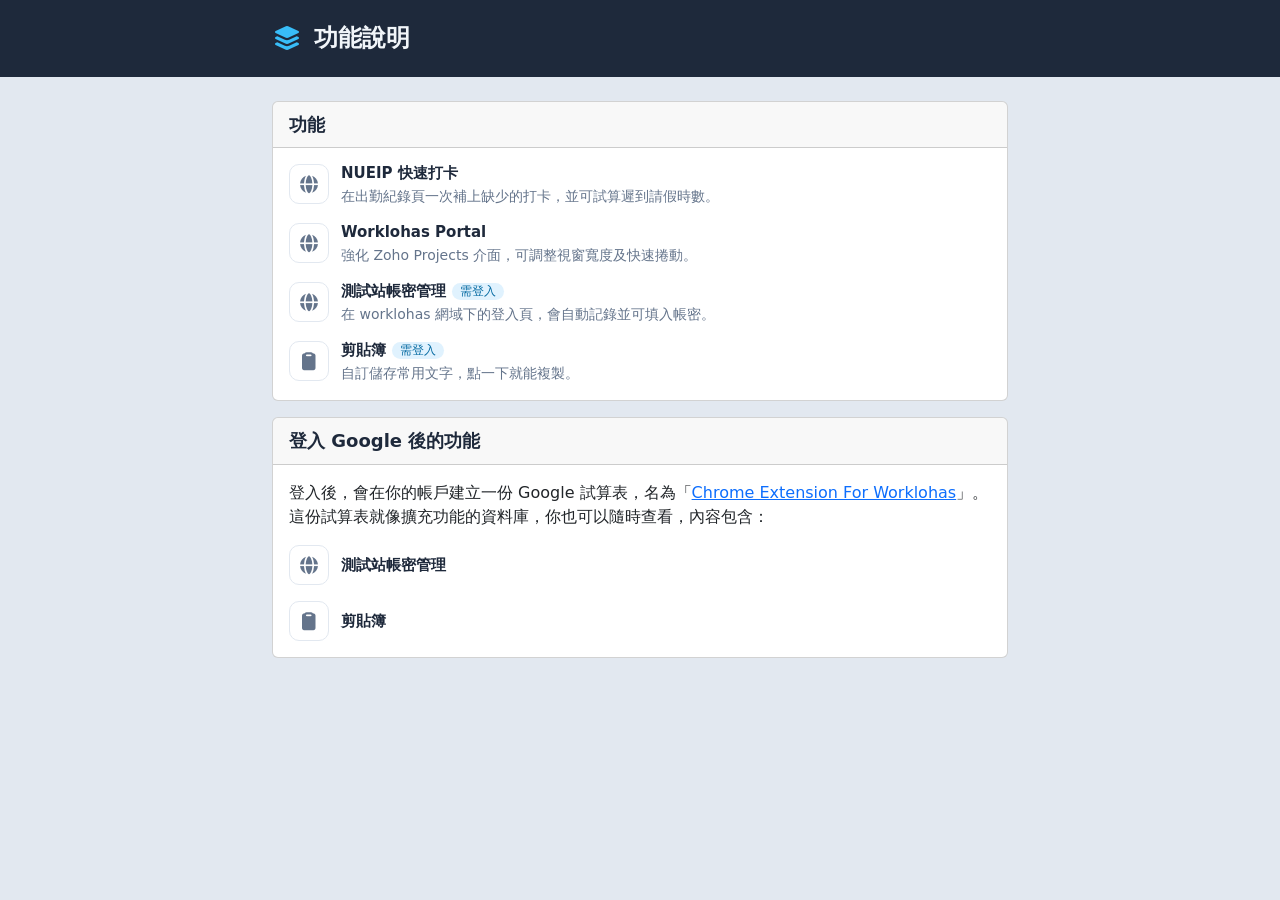
==== src/help/index.html @ c6229bc0 "Popup 新增剪貼簿顯示開關、功能說明頁與登入狀態提示 - 齒輪選單新增「顯示剪貼簿」勾選項，預設收合為 400px 並記住狀態 - 新增功能說明頁，說明各項功能與登入後建立的 Google 試算表" ====
<!DOCTYPE html>
<html lang="zh-TW">
<head>
  <meta charset="UTF-8">
  <meta name="viewport" content="width=device-width, initial-scale=1">
  <title>功能說明 - Worklohas 擴充功能</title>
  <link href="/static/plugins/bootstrap-5.3.8/css/bootstrap.min.css" rel="stylesheet">
  <link href="/static/plugins/fontawesome-free-7.2.0-web/css/all.min.css" rel="stylesheet">
  <link href="main.css" rel="stylesheet">
  <script src="/static/plugins/jquery-3.6.4/jquery.min.js"></script>
  <script src="/src/inject-config.js"></script>
  <script src="main.js" defer></script>
</head>
<body>
  <header class="help_header">
    <div class="container help_container">
      <h1 class="help_header-title"><i class="fas fa-layer-group help_header-icon"></i>功能說明</h1>
    </div>
  </header>

  <main class="container help_container d-flex flex-column gap-3 py-4">
    <section class="card">
      <h2 class="card-header help_card-title">功能</h2>
      <div class="card-body">
        <ul class="row row-cols-1 g-3 list-unstyled mb-0">
          <li class="col">
            <div class="help_feature">
              <div class="help_feature-icon"><i class="fas fa-globe js-site-icon" data-site-key="nueip"></i></div>
              <div>
                <h3 class="help_feature-title">NUEIP 快速打卡</h3>
                <p class="help_feature-desc">在出勤紀錄頁一次補上缺少的打卡，並可試算遲到請假時數。</p>
              </div>
            </div>
          </li>
          <li class="col">
            <div class="help_feature">
              <div class="help_feature-icon"><i class="fas fa-globe js-site-icon" data-site-key="worklohas-portal"></i></div>
              <div>
                <h3 class="help_feature-title">Worklohas Portal</h3>
                <p class="help_feature-desc">強化 Zoho Projects 介面，可調整視窗寬度及快速捲動。</p>
              </div>
            </div>
          </li>
          <li class="col">
            <div class="help_feature">
              <div class="help_feature-icon"><i class="fas fa-globe js-site-icon" data-site-key="worklohas-pm"></i></div>
              <div>
                <h3 class="help_feature-title">測試站帳密管理<span class="help_feature-badge">需登入</span></h3>
                <p class="help_feature-desc">在 worklohas 網域下的登入頁，會自動記錄並可填入帳密。</p>
              </div>
            </div>
          </li>
          <li class="col">
            <div class="help_feature">
              <div class="help_feature-icon"><i class="fas fa-clipboard"></i></div>
              <div>
                <h3 class="help_feature-title">剪貼簿<span class="help_feature-badge">需登入</span></h3>
                <p class="help_feature-desc">自訂儲存常用文字，點一下就能複製。</p>
              </div>
            </div>
          </li>
        </ul>
      </div>
    </section>

    <section class="card">
      <h2 class="card-header help_card-title">登入 Google 後的功能</h2>
      <div class="card-body">
        <p>登入後，會在你的帳戶建立一份 Google 試算表，名為「<a id="link-sheet" href="https://docs.google.com/spreadsheets/u/0/" target="_blank" rel="noopener noreferrer">Chrome Extension For Worklohas</a>」。<br>
          這份試算表就像擴充功能的資料庫，你也可以隨時查看，內容包含：</p>
        <ul class="row row-cols-1 g-3 list-unstyled mb-0">
          <li class="col">
            <div class="help_feature align-items-center">
              <div class="help_feature-icon"><i class="fas fa-globe js-site-icon" data-site-key="worklohas-pm"></i></div>
              <h3 class="help_feature-title mb-0">測試站帳密管理</h3>
            </div>
          </li>
          <li class="col">
            <div class="help_feature align-items-center">
              <div class="help_feature-icon"><i class="fas fa-clipboard"></i></div>
              <h3 class="help_feature-title mb-0">剪貼簿</h3>
            </div>
          </li>
        </ul>
      </div>
    </section>
  </main>
</body>
</html>
---- src/help/main.css ----
body { background: #e2e8f0; color: #334155; }

/* ── Layout ───────────────────────────────────────────── */
.help_container { max-width: 760px; }

/* ── Header ───────────────────────────────────────────── */
.help_header { padding: 24px 0; background: #1e293b; }
.help_header-title { display: flex; align-items: center; gap: 12px; margin-bottom: 0; color: #f1f5f9; font-size: 24px; font-weight: 700; }
.help_header-icon { color: #38bdf8; }

/* ── Card ─────────────────────────────────────────────── */
.help_card-title { padding: 12px 16px; color: #1e293b; font-size: 18px; font-weight: 700; }

/* ── Feature ──────────────────────────────────────────── */
.help_feature { display: flex; gap: 12px; height: 100%; }
.help_feature-icon { display: flex; align-items: center; justify-content: center; flex-shrink: 0; width: 40px; height: 40px; background: #fff; border: 1px solid #e2e8f0; border-radius: 10px; color: #64748b; font-size: 18px; }
.help_feature-icon > img { width: 22px; height: 22px; }
.help_feature-title { display: flex; flex-wrap: wrap; align-items: center; gap: 6px; margin-bottom: 4px; color: #1e293b; font-size: 15px; font-weight: 700; }
.help_feature-badge { padding: 1px 8px; background: #e0f2fe; border-radius: 999px; color: #0369a1; font-size: 12px; font-weight: 500; }
.help_feature-desc { margin-bottom: 0; color: #64748b; font-size: 14px; }
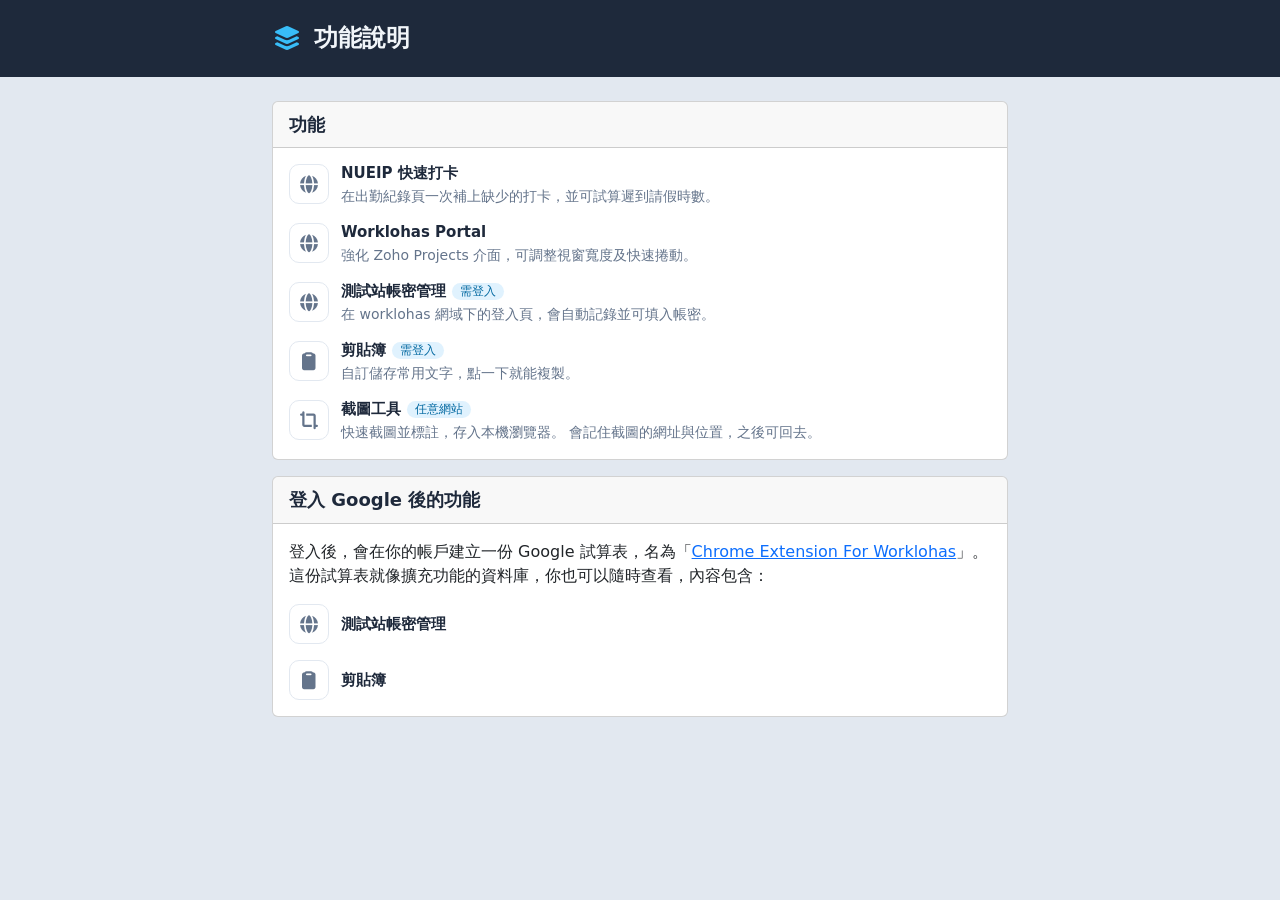
==== commit 09cd8c88: "功能說明頁新增截圖工具介紹 Co-Authored-By: Claude Opus 5.5 <noreply@anthropic.com>" ====
--- a/src/help/index.html
+++ b/src/help/index.html
@@ -59,6 +59,15 @@
               </div>
             </div>
           </li>
+          <li class="col">
+            <div class="help_feature">
+              <div class="help_feature-icon"><i class="fas fa-crop-simple"></i></div>
+              <div>
+                <h3 class="help_feature-title">截圖工具<span class="help_feature-badge">任意網站</span></h3>
+                <p class="help_feature-desc">快速截圖並標註，存入本機瀏覽器。 會記住截圖的網址與位置，之後可回去。</p>
+              </div>
+            </div>
+          </li>
         </ul>
       </div>
     </section>
